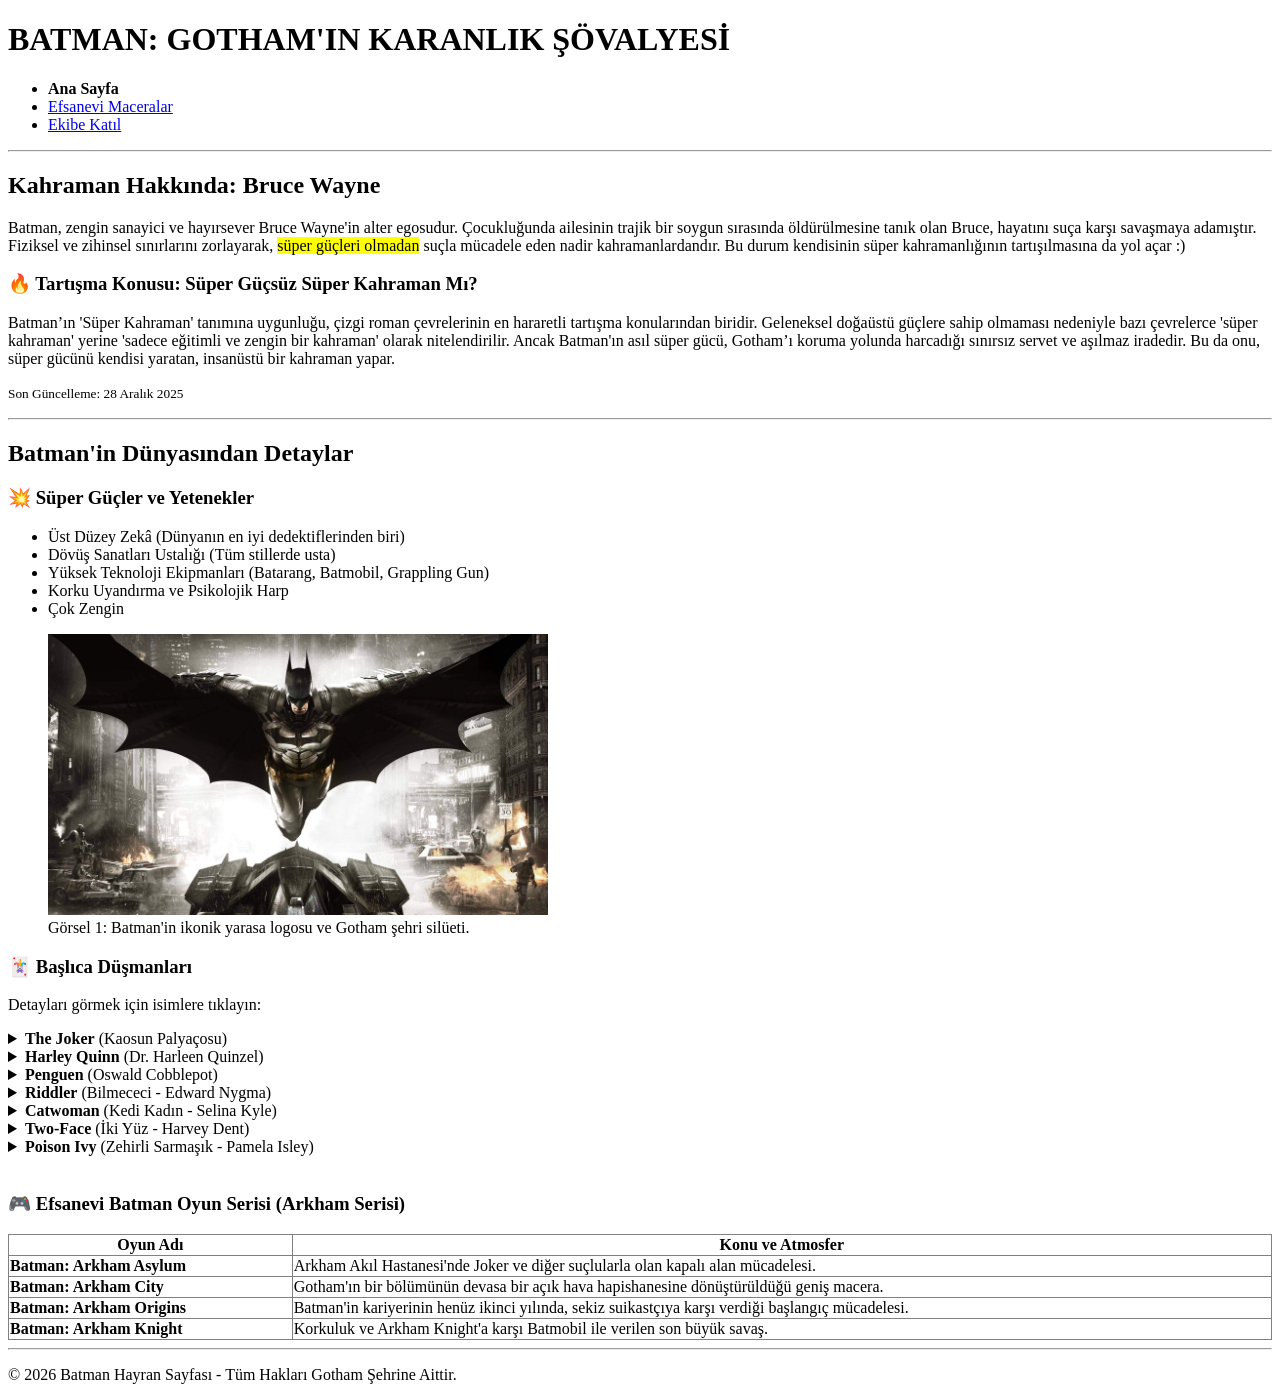
==== index.html @ 9e2cb2cb "Semantik etiketler ve form yapısı güncellendi" ====
<!DOCTYPE html>
<html lang="tr">
<head>
    <meta charset="UTF-8">
    <meta name="viewport" content="width=device-width, initial-scale=1.0">
    <title>BATMAN HAKKINDA</title>
</head>
<body>

    <header>
        <h1>BATMAN: GOTHAM'IN KARANLIK ŞÖVALYESİ</h1>
        <nav>
            <ul>
                <li><strong>Ana Sayfa</strong></li>
                <li><a href="maceralar.html" title="Batman'in Tüm Maceraları">Efsanevi Maceralar</a></li>
                <li><a href="form.html" title="Kahramanlık Başvurusu">Ekibe Katıl</a></li>
            </ul>
        </nav>
    </header>

    <hr>

    <main>
        <article>
            <h2>Kahraman Hakkında: Bruce Wayne</h2>
            <p>
                Batman, zengin sanayici ve hayırsever Bruce Wayne'in alter egosudur. Çocukluğunda ailesinin trajik bir soygun sırasında öldürülmesine tanık olan Bruce, hayatını suça karşı savaşmaya adamıştır. Fiziksel ve zihinsel sınırlarını zorlayarak, <mark>süper güçleri olmadan</mark> suçla mücadele eden nadir kahramanlardandır. Bu durum kendisinin süper kahramanlığının tartışılmasına da yol açar :)
            </p>
            
            <h3>🔥 Tartışma Konusu: Süper Güçsüz Süper Kahraman Mı?</h3>
            <p>
                Batman’ın 'Süper Kahraman' tanımına uygunluğu, çizgi roman çevrelerinin en hararetli tartışma konularından biridir. Geleneksel doğaüstü güçlere sahip olmaması nedeniyle bazı çevrelerce 'süper kahraman' yerine 'sadece eğitimli ve zengin bir kahraman' olarak nitelendirilir. Ancak Batman'ın asıl süper gücü, Gotham’ı koruma yolunda harcadığı sınırsız servet ve aşılmaz iradedir. Bu da onu, süper gücünü kendisi yaratan, insanüstü bir kahraman yapar. 
            </p>
            <p><small>Son Güncelleme: <time datetime="2025-12-28">28 Aralık 2025</time></small></p>
        </article>

        <hr>

        <section id="detaylar">
            <h2>Batman'in Dünyasından Detaylar</h2>

            <h3>💥 Süper Güçler ve Yetenekler</h3>
            <ul>
                <li>Üst Düzey Zekâ (Dünyanın en iyi dedektiflerinden biri)</li>
                <li>Dövüş Sanatları Ustalığı (Tüm stillerde usta)</li>
                <li>Yüksek Teknoloji Ekipmanları (Batarang, Batmobil, Grappling Gun)</li>
                <li>Korku Uyandırma ve Psikolojik Harp</li>
                <li>Çok Zengin</li>
            </ul>

            <figure>
                <img src="batman_logo.png" alt="Batman logosu ve Gotik Mimari" width="500">
                <figcaption>Görsel 1: Batman'in ikonik yarasa logosu ve Gotham şehri silüeti.</figcaption>
            </figure>

            <h3>🃏 Başlıca Düşmanları</h3>
            <p>Detayları görmek için isimlere tıklayın:</p>

            <details>
                <summary><strong>The Joker</strong> (Kaosun Palyaçosu)</summary>
                <p>Batman'ın akıl sağlığını zorlayan, kaotik ve cinayet dolu eylemleriyle bilinir.</p>
            </details>

            <details>
                <summary><strong>Harley Quinn</strong> (Dr. Harleen Quinzel)</summary>
                <p>Eski psikiyatristtir. Joker'e olan çarpık aşkı yüzünden suç dünyasına katılmış, ancak son dönemde ondan bağımsız hareket eden popüler bir anti-kahramandır.</p>
            </details>

            <details>
                <summary><strong>Penguen</strong> (Oswald Cobblepot)</summary>
                <p>Saygın bir iş adamı görünümü altında, yeraltı suç ağlarını yöneten, şemsiyeleri silah olarak kullanan suç lordu.</p>
            </details>

            <details>
                <summary><strong>Riddler</strong> (Bilmececi - Edward Nygma)</summary>
                <p>Suçlarını işlemeden önce Batman'e her zaman bulmacalar ve bilmeceler bırakan, dâhi seviyesinde zekaya sahip düşman.</p>
            </details>

            <details>
                <summary><strong>Catwoman</strong> (Kedi Kadın - Selina Kyle)</summary>
                <p>Ahlaki açıdan gri bölgede yer alan, usta bir hırsız ve Batman'in hem düşmanı hem de romantik ilgi odağıdır.</p>
            </details>

            <details>
                <summary><strong>Two-Face</strong> (İki Yüz - Harvey Dent)</summary>
                <p>Eski Bölge Savcısıdır. Yüzünün yarısının asitle yakılması sonucu suça yönelmiş, tüm kararlarını bozuk parayla atan trajik bir figür.</p>
            </details>

            <details>
                <summary><strong>Poison Ivy</strong> (Zehirli Sarmaşık - Pamela Isley)</summary>
                <p>Bitkileri ve doğayı koruma takıntısıyla hareket eden, bitki zehirlerini ve feromonları kontrol edebilen biyokimyacı.</p>
            </details>

            <br>

            <h3>🎮 Efsanevi Batman Oyun Serisi (Arkham Serisi)</h3>
            <table border="1" style="border-collapse: collapse; width: 100%;">
                <thead>
                    <tr>
                        <th>Oyun Adı</th>
                        <th>Konu ve Atmosfer</th>
                    </tr>
                </thead>
                <tbody>
                    <tr>
                        <td><strong>Batman: Arkham Asylum</strong></td>
                        <td>Arkham Akıl Hastanesi'nde Joker ve diğer suçlularla olan kapalı alan mücadelesi.</td>
                    </tr>
                    <tr>
                        <td><strong>Batman: Arkham City</strong></td>
                        <td>Gotham'ın bir bölümünün devasa bir açık hava hapishanesine dönüştürüldüğü geniş macera.</td>
                    </tr>
                    <tr>
                        <td><strong>Batman: Arkham Origins</strong></td>
                        <td>Batman'in kariyerinin henüz ikinci yılında, sekiz suikastçıya karşı verdiği başlangıç mücadelesi.</td>
                    </tr>
                    <tr>
                        <td><strong>Batman: Arkham Knight</strong></td>
                        <td>Korkuluk ve Arkham Knight'a karşı Batmobil ile verilen son büyük savaş.</td>
                    </tr>
                </tbody>
            </table>
        </section>
    </main>

    <hr>

    <footer>
        <p>&copy; 2026 Batman Hayran Sayfası - Tüm Hakları Gotham Şehrine Aittir.</p>
    </footer>

</body>
</html>
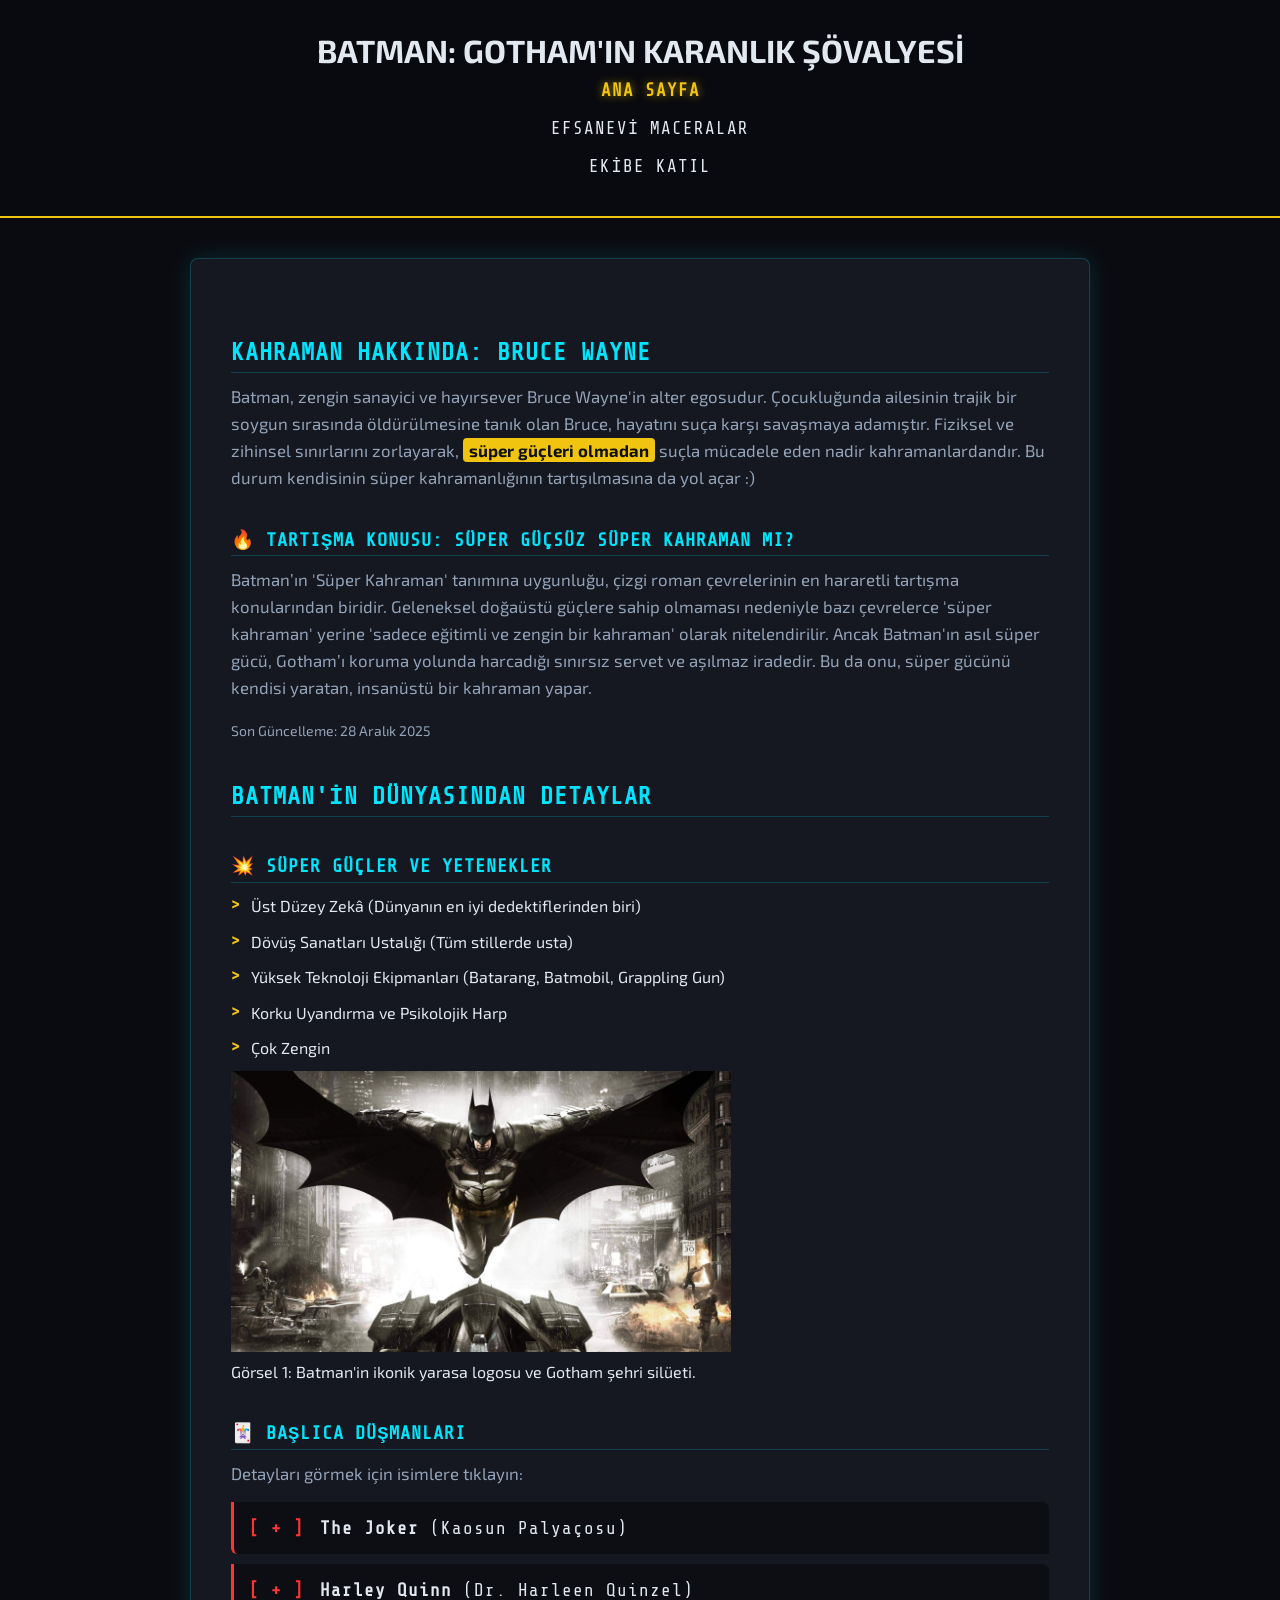
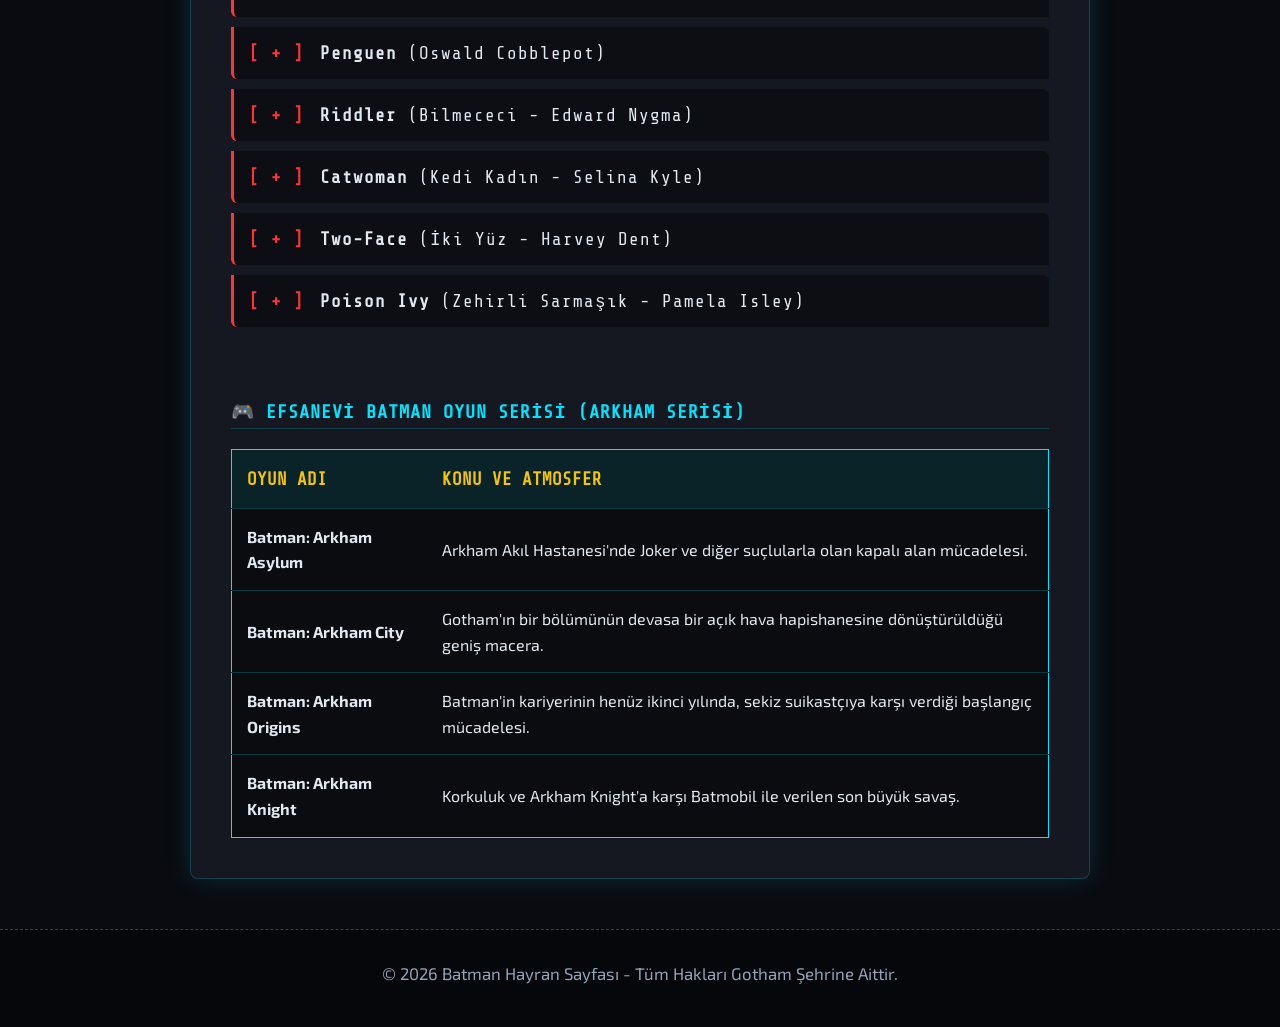
==== commit 3ed1a75b: "html alıştırması olan projeye css eklenerek görsel olarak daha iyi hale getirildi" ====
--- a/index.html
+++ b/index.html
@@ -4,6 +4,8 @@
     <meta charset="UTF-8">
     <meta name="viewport" content="width=device-width, initial-scale=1.0">
     <title>BATMAN HAKKINDA</title>
+
+    <link rel="stylesheet" href="style.css">
 </head>
 <body>
 
@@ -49,7 +51,7 @@
             </ul>
 
             <figure>
-                <img src="batman_logo.png" alt="Batman logosu ve Gotik Mimari" width="500">
+                <img src="assets/batman_logo.png" alt="Batman logosu ve Gotik Mimari" width="500">
                 <figcaption>Görsel 1: Batman'in ikonik yarasa logosu ve Gotham şehri silüeti.</figcaption>
             </figure>
 
@@ -94,7 +96,7 @@
             <br>
 
             <h3>🎮 Efsanevi Batman Oyun Serisi (Arkham Serisi)</h3>
-            <table border="1" style="border-collapse: collapse; width: 100%;">
+            <table>
                 <thead>
                     <tr>
                         <th>Oyun Adı</th>
--- a/style.css
+++ b/style.css
@@ -0,0 +1,314 @@
+@import url('https://fonts.googleapis.com/css2?family=Exo+2:wght@300;400;600&family=Share+Tech+Mono&display=swap');
+
+:root {
+    --bg-gotham: #0a0b10;       
+    --surface-dark: #151821;   
+    --bat-yellow: #f1c40f;      
+    --bat-blue: #00e5ff;       
+    --text-main: #e2e8f0;       
+    --text-muted: #94a3b8;      
+    --font-tech: 'Share Tech Mono', monospace; 
+    --font-text: 'Exo 2', sans-serif;         
+}
+*{
+    margin: 0;
+    padding: 0;
+    box-sizing: border-box;
+}
+body{
+    background-color: var(--bg-gotham);
+    color: var(--text-main);
+    font-family: var(--font-text);
+    line-height: 1.6;
+}
+hr{
+    display: none;
+}
+header{
+    position: sticky;
+    top: 0;
+    z-index: 100;
+    background: rgba(10, 11, 16, 0.85);
+    backdrop-filter: blur(12px);
+    -webkit-backdrop-filter: blur(12px);
+    border-bottom: 2px solid var(--bat-yellow);
+    padding: 25px 20px;
+    text-align: center;
+}
+nav ul li a, nav ul li strong{
+    text-decoration: none;
+    color: var(--text-main);
+    font-family: var(--font-tech);
+    font-size: 1.1rem;
+    text-transform: uppercase;
+    letter-spacing: 1px;
+    transition: all 0.3s ease;
+    cursor: pointer;
+}
+nav ul li strong, nav ul li a:hover{
+    color: var(--bat-yellow);
+    text-shadow: 0 0 10px rgba(241, 196, 15, 0.6);
+}
+ul{
+    list-style: none;
+}
+main{
+    max-width: 900px;
+    margin: 40px auto;
+    padding: 40px;
+    background-color: var(--surface-dark);
+    border: 1px solid rgba(0, 229, 255, 0.2);
+    border-radius: 8px;
+    box-shadow: 0 0 25px rgba(0, 229, 255, 0.15);
+}
+h2, h3{
+    font-family: var(--font-tech);
+    color: var(--bat-blue);
+    margin-top: 35px;
+    margin-bottom: 10px;
+    text-transform: uppercase;
+    letter-spacing: 1px;
+    border-bottom: 1px solid rgba(0, 229, 255, 0.2);
+}
+p{
+    margin-bottom: 15px;
+    color: var(--text-muted);
+    font-size: 1.05rem;
+}
+mark{
+    background-color: var(--bat-yellow);
+    color: #111;
+    padding: 2px 6px;
+    font-weight: bold;
+    border-radius: 4px;
+}
+ul li{
+    position: relative;
+    padding-left: 20px;
+    margin-bottom: 10px;
+    color: var(--text-main);
+}
+ul li::before {
+    content: '>';
+    position: absolute;
+    left: 0;
+    color: var(--bat-yellow);
+    font-family: var(--font-tech);
+    font-weight: bold;
+}
+header ul li::before {
+    display: none;
+}
+details{
+    background-color: rgba(0, 0, 0, 0.4);
+    border-left: 3px solid #ff3333;
+    margin-bottom: 10px;
+    padding: 12px 15px;
+    border-radius: 0 6px;
+    transition: all 0.3s ease;
+}
+details[open]{
+    background-color: rgba(255, 51, 51, 0.1);
+    border-left-color: var(--bat-yellow);
+}
+summary{
+    font-family: var(--font-tech);
+    font-size: 1.1rem;
+    color: var(--text-main);
+    cursor: pointer;
+    letter-spacing: 1px;
+    list-style: none;
+}
+/* Chrome/Safari için oku gizler */
+/* summary::-webkit-details-marker {
+    display: none;   
+} */
+summary::before {
+    content: '[ + ] ';
+    color: #ff3333;
+    font-weight: bold;
+    margin-right: 5px;
+}
+details[open] summary::before {
+    content: '[ - ] ';
+    color: var(--bat-yellow);
+}
+details p{
+    margin-top: 15px;
+    margin-bottom: 0;
+    color: #ccc;
+    font-size: 1rem;
+    padding-left: 25px;
+}
+
+table{
+    width: 100%;
+    border-collapse: collapse; /*!!!!!*/
+    margin-top: 20px;
+    background-color: rgba(0, 0, 0, 0.5);
+    border: 1px solid var(--bat-blue);
+}
+th, td {
+    padding: 15px;
+    text-align: left;
+    border-bottom: 1px solid rgba(0, 229, 255, 0.2);
+}
+/* Tablonun en alt satırındaki hücrelerin alt çizgisini iptal ederiz ki, tablonun kendi ana çerçevesi (bat-blue) ezilmesin */
+tr:last-child td {
+    border-bottom: none;
+}
+th {
+    background-color: rgba(0, 229, 255, 0.1);
+    color: var(--bat-yellow);
+    font-family: var(--font-tech);
+    font-size: 1.1rem;
+    text-transform: uppercase;
+}
+tr {
+    transition: all 0.2s ease;
+}
+tr:hover {
+    background-color: rgba(241, 196, 15, 0.1);
+    color: var(--text-main);
+    cursor: crosshair; /* İmleci yuvarlak bir hedef belirleme ikonuna çevirir */
+}
+footer{
+    text-align: center;
+}
+/* --- BÖLÜM 3: GİZLİ BAŞVURU FORMU (BATCOMPUTER UPLINK) --- */
+
+/* Çerçeveler (Fieldset) - Teknolojik paneller gibi görünsün */
+fieldset {
+    border: 1px solid rgba(0, 229, 255, 0.3); /* Yarı saydam mavi sınır */
+    background-color: rgba(0, 0, 0, 0.3); /* İçerisi hafif karanlık */
+    padding: 25px;
+    border-radius: 8px;
+    margin-bottom: 25px;
+}
+
+/* Kutu Başlıkları (Legend) */
+legend {
+    font-family: var(--font-tech);
+    color: var(--bat-yellow);
+    font-size: 1.2rem;
+    padding: 0 15px;
+    letter-spacing: 1px;
+    text-transform: uppercase;
+    text-shadow: 0 0 8px rgba(241, 196, 15, 0.4); /* Sarı neon parlama */
+}
+
+/* Başlık Etiketleri (Label) */
+label {
+    font-family: var(--font-tech);
+    color: var(--bat-blue);
+    font-size: 1.05rem;
+    letter-spacing: 0.5px;
+}
+
+/* Yazı Kutuları (Input ve Textarea) */
+input[type="text"], textarea {
+    width: 100%;
+    background-color: rgba(10, 11, 16, 0.8); /* Neredeyse siyah */
+    border: 1px solid rgba(148, 163, 184, 0.3); /* Pasif gri sınır */
+    color: var(--text-main);
+    padding: 12px 15px;
+    margin-top: 8px;
+    margin-bottom: 15px;
+    border-radius: 4px;
+    font-family: var(--font-text);
+    font-size: 1rem;
+    transition: all 0.3s ease;
+    outline: none; /* Tarayıcının o çirkin varsayılan mavi çizgisini siler */
+}
+
+/* YAZI KUTUSUNA TIKLANINCA (FOCUS) - Dedektif Modu Etkileşimi */
+input[type="text"]:focus, textarea:focus {
+    border-color: var(--bat-blue); /* Sınırlar neon mavi olur */
+    box-shadow: 0 0 15px rgba(0, 229, 255, 0.2); /* Dışarı mavi ışık saçar */
+    background-color: rgba(0, 0, 0, 0.9);
+}
+
+/* Kutunun İçindeki Silik İpuçları (Placeholder) */
+::placeholder {
+    color: rgba(148, 163, 184, 0.4);
+    font-style: italic;
+}
+
+/* --- BUTONLAR (Taktiksel Arayüz) --- */
+button[type="submit"], button[type="reset"] {
+    font-family: var(--font-tech);
+    font-size: 1.1rem;
+    padding: 12px 25px;
+    margin-right: 15px;
+    cursor: pointer;
+    border-radius: 4px;
+    text-transform: uppercase;
+    letter-spacing: 1px;
+    transition: all 0.3s ease;
+    font-weight: bold;
+}
+
+/* GÖNDER BUTONU - Ana Aksiyon */
+button[type="submit"] {
+    background-color: rgba(241, 196, 15, 0.1);
+    color: var(--bat-yellow);
+    border: 1px solid var(--bat-yellow);
+}
+
+/* Gönder Butonu Hover Etkisi */
+button[type="submit"]:hover {
+    background-color: var(--bat-yellow);
+    color: #000; /* Yazı siyah olur, zemin sarı! */
+    box-shadow: 0 0 20px rgba(241, 196, 15, 0.5);
+    transform: translateY(-2px); /* Tıklanma hissi için hafif yukarı kalkar */
+}
+
+/* TEMİZLE BUTONU - İkincil / Tehlike Aksiyonu */
+button[type="reset"] {
+    background-color: rgba(255, 51, 51, 0.05);
+    color: #ff3333; /* Tehlike Kırmızısı */
+    border: 1px solid rgba(255, 51, 51, 0.5);
+}
+
+/* Temizle Butonu Hover Etkisi */
+button[type="reset"]:hover {
+    background-color: #ff3333;
+    color: #fff;
+    box-shadow: 0 0 15px rgba(255, 51, 51, 0.5);
+}
+/* --- BÖLÜM 4: LİNKLER VE ALT BİLGİ (FOOTER) --- */
+
+/* Ana gövde ve footer içindeki bağlantılar */
+main a, footer a {
+    color: var(--bat-yellow); /* Varsayılan mavi yerine Bat-Sarı */
+    text-decoration: none;    /* O çirkin alt çizgiyi yok ettik */
+    font-weight: 600;
+    transition: all 0.3s ease;
+}
+
+/* Linklerin Üzerine Gelince (Hover) */
+main a:hover, footer a:hover {
+    color: var(--bat-blue); /* Sarıdan neon maviye çok şık bir geçiş */
+    text-shadow: 0 0 10px rgba(0, 229, 255, 0.5); /* Mavi parlama */
+}
+
+/* FOOTER (Alt Bilgi Terminali) */
+footer {
+    text-align: center;
+    padding: 30px 20px;
+    margin-top: 50px; /* Üstteki içerikle arasına nefes alma boşluğu */
+    border-top: 1px dashed rgba(241, 196, 15, 0.3); /* Kesik kesik sarı bir radar çizgisi */
+    background-color: rgba(0, 0, 0, 0.4);
+}
+
+footer p {
+    margin-bottom: 10px;
+}
+
+/* Telif Hakkı Yazısı (<small> etiketi) */
+footer small {
+    color: rgba(148, 163, 184, 0.5); /* Göz yormayan, silik bir gri */
+    font-family: var(--font-tech);   /* Terminal fontu */
+    letter-spacing: 1px;
+}
+
